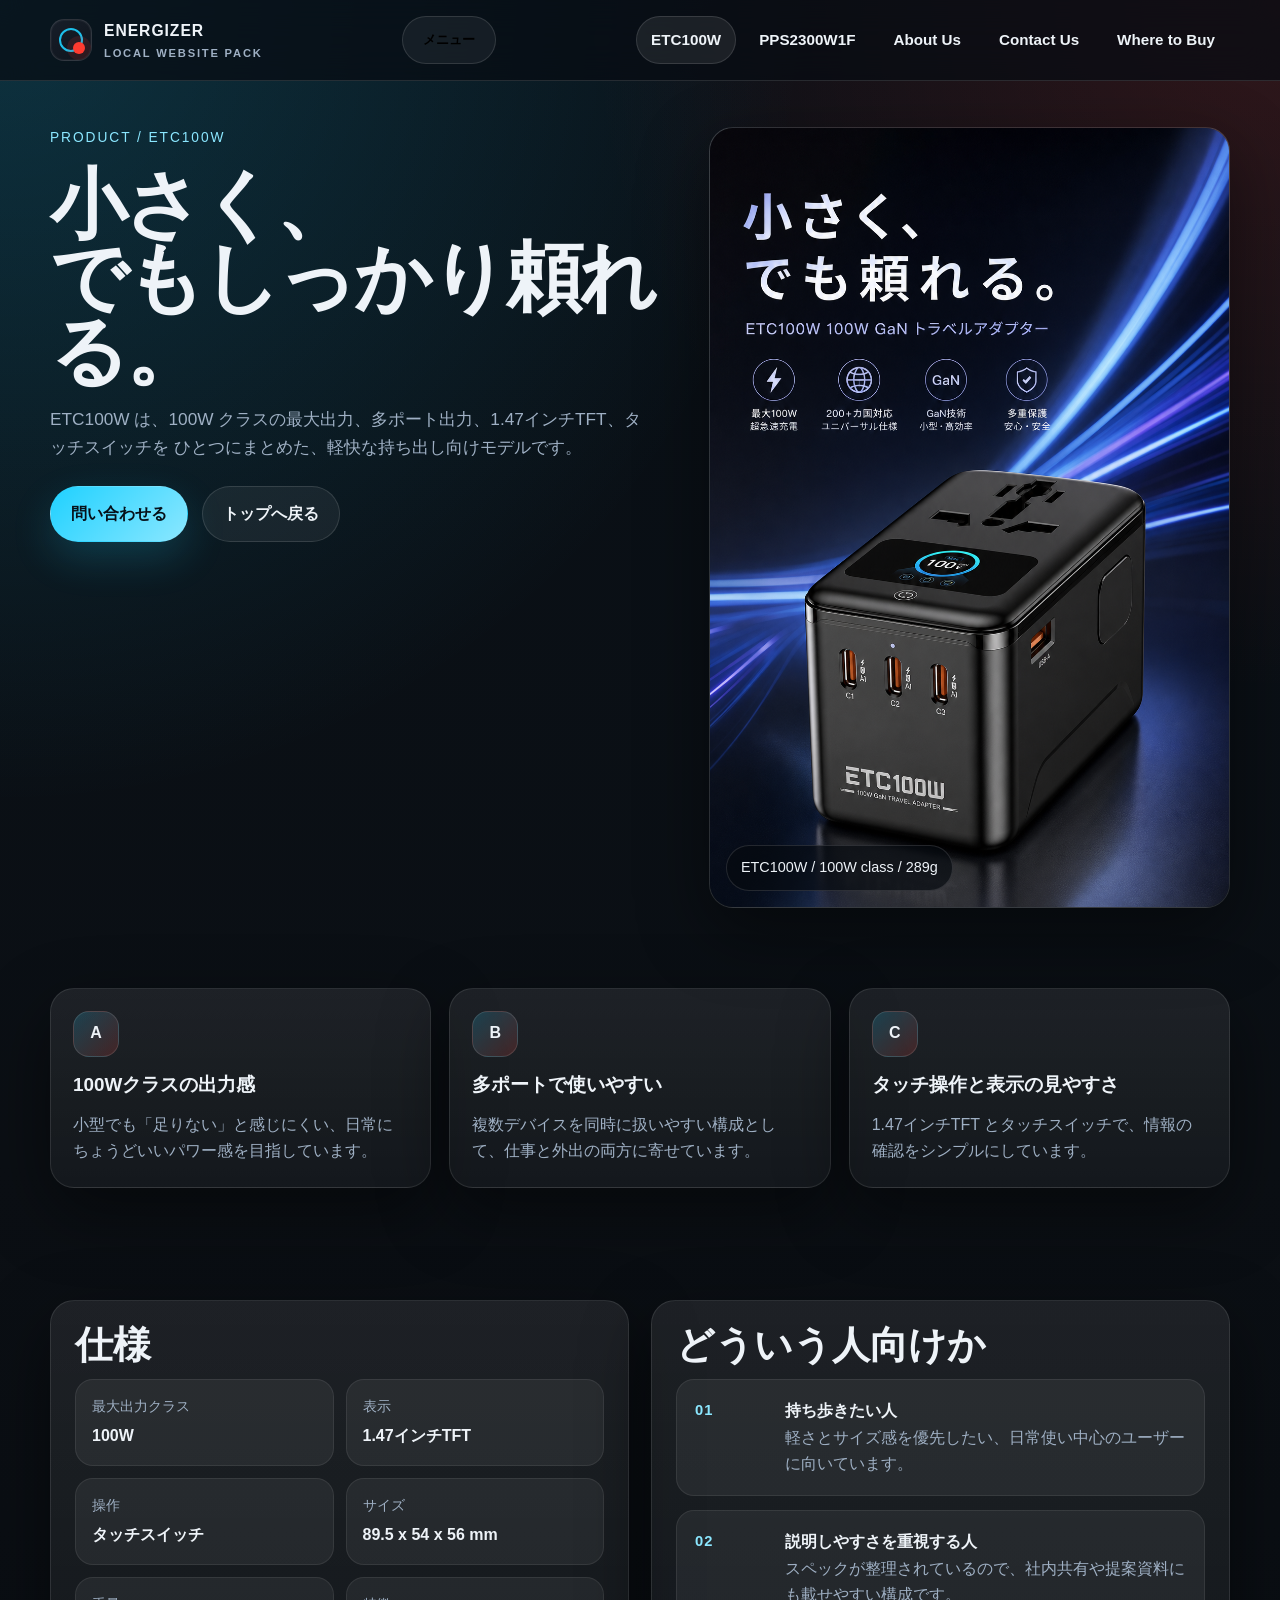
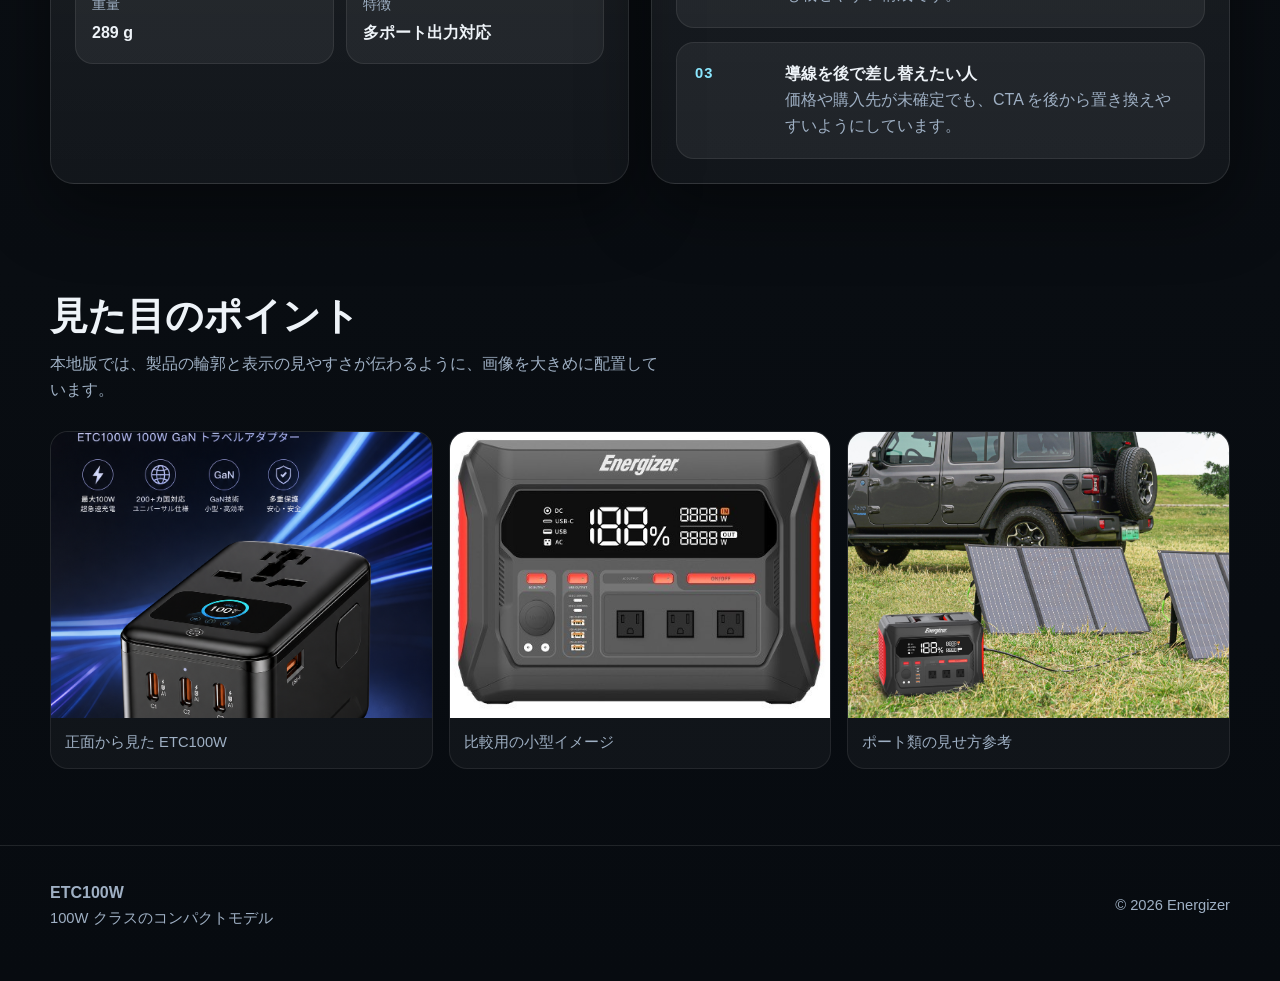
==== etc100w.html @ c9c5370b "Publish static site for GitHub Pages" ====
<!doctype html>
<html lang="ja">
<head>
  <meta charset="utf-8">
  <meta name="viewport" content="width=device-width, initial-scale=1">
  <meta name="description" content="ETC100W の製品紹介ページ。100Wクラス、多ポート、1.47インチTFT、タッチスイッチ。">
  <title>ETC100W | Energizer</title>
  <link rel="stylesheet" href="styles.css">
</head>
<body data-page="etc100w">
  <a class="skip-link" href="#main">本文へスキップ</a>
  <header class="topbar">
    <div class="topbar-inner">
      <a class="brand" href="index.html">
        <span class="brand-mark" aria-hidden="true"></span>
        <span class="brand-copy"><span>Energizer</span><span>Local Website Pack</span></span>
      </a>
      <button class="btn secondary nav-toggle" type="button" data-nav-toggle aria-expanded="false">メニュー</button>
      <nav class="nav" data-nav data-open="false" aria-label="メインナビゲーション">
        <a href="etc100w.html" data-nav-link="etc100w">ETC100W</a>
        <a href="pps2300w1f.html" data-nav-link="pps2300w1f">PPS2300W1F</a>
        <a href="about.html" data-nav-link="about">About Us</a>
        <a href="contact.html" data-nav-link="contact">Contact Us</a>
        <a href="where-to-buy.html" data-nav-link="buy">Where to Buy</a>
      </nav>
    </div>
  </header>

  <main id="main">
    <section class="page-hero">
      <div class="site-shell split">
        <div>
          <div class="crumb">PRODUCT / ETC100W</div>
          <h1>小さく、<br>でもしっかり頼れる。</h1>
          <p class="lead">
            ETC100W は、100W クラスの最大出力、多ポート出力、1.47インチTFT、タッチスイッチを
            ひとつにまとめた、軽快な持ち出し向けモデルです。
          </p>
          <div class="page-actions">
            <a class="btn primary" href="contact.html">問い合わせる</a>
            <a class="btn secondary" href="index.html">トップへ戻る</a>
          </div>
        </div>
        <div class="panel image-panel">
          <img src="assets/etc100w-jp.png" alt="ETC100W の製品イメージ">
          <div class="caption">ETC100W / 100W class / 289g</div>
        </div>
      </div>
    </section>

    <section class="section">
      <div class="site-shell">
        <div class="grid-3">
          <article class="panel feature">
            <div class="feature-icon">A</div>
            <h3>100Wクラスの出力感</h3>
            <p>小型でも「足りない」と感じにくい、日常にちょうどいいパワー感を目指しています。</p>
          </article>
          <article class="panel feature">
            <div class="feature-icon">B</div>
            <h3>多ポートで使いやすい</h3>
            <p>複数デバイスを同時に扱いやすい構成として、仕事と外出の両方に寄せています。</p>
          </article>
          <article class="panel feature">
            <div class="feature-icon">C</div>
            <h3>タッチ操作と表示の見やすさ</h3>
            <p>1.47インチTFT とタッチスイッチで、情報の確認をシンプルにしています。</p>
          </article>
        </div>
      </div>
    </section>

    <section class="section">
      <div class="site-shell grid-2">
        <div class="panel pad">
          <h2>仕様</h2>
          <div class="spec-list">
            <div class="spec"><span>最大出力クラス</span><strong>100W</strong></div>
            <div class="spec"><span>表示</span><strong>1.47インチTFT</strong></div>
            <div class="spec"><span>操作</span><strong>タッチスイッチ</strong></div>
            <div class="spec"><span>サイズ</span><strong>89.5 x 54 x 56 mm</strong></div>
            <div class="spec"><span>重量</span><strong>289 g</strong></div>
            <div class="spec"><span>特徴</span><strong>多ポート出力対応</strong></div>
          </div>
        </div>
        <div class="panel pad">
          <h2>どういう人向けか</h2>
          <div class="timeline">
            <div class="timeline-item">
              <b>01</b>
              <div>
                <strong>持ち歩きたい人</strong>
                <p>軽さとサイズ感を優先したい、日常使い中心のユーザーに向いています。</p>
              </div>
            </div>
            <div class="timeline-item">
              <b>02</b>
              <div>
                <strong>説明しやすさを重視する人</strong>
                <p>スペックが整理されているので、社内共有や提案資料にも載せやすい構成です。</p>
              </div>
            </div>
            <div class="timeline-item">
              <b>03</b>
              <div>
                <strong>導線を後で差し替えたい人</strong>
                <p>価格や購入先が未確定でも、CTA を後から置き換えやすいようにしています。</p>
              </div>
            </div>
          </div>
        </div>
      </div>
    </section>

    <section class="section">
      <div class="site-shell">
        <h2>見た目のポイント</h2>
        <p class="section-lead">本地版では、製品の輪郭と表示の見やすさが伝わるように、画像を大きめに配置しています。</p>
        <div class="gallery">
          <figure>
            <img src="assets/etc100w-jp.png" alt="ETC100W 正面">
            <figcaption>正面から見た ETC100W</figcaption>
          </figure>
          <figure>
            <img src="assets/pps-mini.jpg" alt="参考となるポータブル電源の小型画像">
            <figcaption>比較用の小型イメージ</figcaption>
          </figure>
          <figure>
            <img src="assets/pps-detail.jpg" alt="ポート類の参考画像">
            <figcaption>ポート類の見せ方参考</figcaption>
          </figure>
        </div>
      </div>
    </section>
  </main>

  <footer class="footer">
    <div class="site-shell footer-inner">
      <div>
        <strong>ETC100W</strong>
        <div class="small">100W クラスのコンパクトモデル</div>
      </div>
      <div class="small">© <span data-year></span> Energizer</div>
    </div>
  </footer>
  <script src="script.js"></script>
</body>
</html>
---- styles.css ----
:root {
  --bg: #0b0f14;
  --bg-soft: #111822;
  --panel: rgba(18, 25, 35, 0.82);
  --panel-strong: rgba(13, 18, 26, 0.96);
  --text: #eef3f8;
  --muted: #9fb0c4;
  --line: rgba(255, 255, 255, 0.12);
  --accent: #ff3b30;
  --accent-2: #1fd1ff;
  --accent-3: #8be7ff;
  --shadow: 0 24px 70px rgba(0, 0, 0, 0.45);
  --radius: 24px;
  --radius-sm: 16px;
  --max: 1180px;
}

* {
  box-sizing: border-box;
}

html {
  scroll-behavior: smooth;
}

body {
  margin: 0;
  color: var(--text);
  background:
    radial-gradient(circle at top left, rgba(31, 209, 255, 0.18), transparent 28%),
    radial-gradient(circle at top right, rgba(255, 59, 48, 0.16), transparent 24%),
    linear-gradient(180deg, #091017 0%, #0b0f14 45%, #070b10 100%);
  font-family: "Segoe UI", "Yu Gothic UI", "Hiragino Kaku Gothic ProN", "Meiryo", sans-serif;
  line-height: 1.65;
}

img {
  max-width: 100%;
  display: block;
}

a {
  color: inherit;
  text-decoration: none;
}

.skip-link {
  position: absolute;
  left: -999px;
  top: 12px;
  background: #fff;
  color: #000;
  padding: 12px 16px;
  border-radius: 999px;
  z-index: 1000;
}

.skip-link:focus {
  left: 12px;
}

.site-shell {
  width: min(var(--max), calc(100% - 40px));
  margin: 0 auto;
}

.topbar {
  position: sticky;
  top: 0;
  z-index: 50;
  backdrop-filter: blur(18px);
  background: rgba(8, 12, 18, 0.72);
  border-bottom: 1px solid var(--line);
}

.topbar-inner {
  width: min(var(--max), calc(100% - 40px));
  margin: 0 auto;
  display: flex;
  align-items: center;
  justify-content: space-between;
  gap: 20px;
  padding: 16px 0;
}

.brand {
  display: flex;
  align-items: center;
  gap: 12px;
  font-weight: 800;
  letter-spacing: 0.06em;
  text-transform: uppercase;
}

.brand-mark {
  width: 42px;
  height: 42px;
  border-radius: 14px;
  background: linear-gradient(145deg, #171e29, #0f141c);
  border: 1px solid rgba(255, 255, 255, 0.12);
  box-shadow: inset 0 0 0 1px rgba(255, 255, 255, 0.04);
  position: relative;
  overflow: hidden;
}

.brand-mark::before,
.brand-mark::after {
  content: "";
  position: absolute;
  border-radius: 999px;
}

.brand-mark::before {
  inset: 8px;
  border: 2px solid rgba(31, 209, 255, 0.9);
}

.brand-mark::after {
  width: 12px;
  height: 12px;
  right: 6px;
  bottom: 6px;
  background: var(--accent);
  box-shadow: 0 0 0 6px rgba(255, 59, 48, 0.12);
}

.brand-copy {
  display: grid;
}

.brand-copy span:first-child {
  font-size: 0.98rem;
}

.brand-copy span:last-child {
  font-size: 0.7rem;
  color: var(--muted);
  letter-spacing: 0.16em;
}

.nav {
  display: flex;
  flex-wrap: wrap;
  align-items: center;
  justify-content: flex-end;
  gap: 8px;
}

.nav a,
.nav button {
  appearance: none;
  border: 1px solid transparent;
  background: transparent;
  color: var(--text);
  padding: 10px 14px;
  border-radius: 999px;
  font-size: 0.95rem;
  font-weight: 650;
  cursor: pointer;
  transition: 0.2s ease;
}

.nav a:hover,
.nav button:hover,
.nav a[aria-current="page"] {
  background: rgba(255, 255, 255, 0.08);
  border-color: rgba(255, 255, 255, 0.12);
}

.nav-toggle {
  display: none;
}

.hero {
  position: relative;
  padding: 54px 0 28px;
}

.hero-grid {
  display: grid;
  grid-template-columns: minmax(0, 1.05fr) minmax(320px, 0.95fr);
  gap: 30px;
  align-items: center;
}

.eyebrow {
  display: inline-flex;
  align-items: center;
  gap: 10px;
  color: #d9e7f7;
  background: rgba(255, 255, 255, 0.06);
  border: 1px solid rgba(255, 255, 255, 0.12);
  padding: 8px 14px;
  border-radius: 999px;
  font-size: 0.84rem;
  letter-spacing: 0.12em;
  text-transform: uppercase;
}

.eyebrow::before {
  content: "";
  width: 8px;
  height: 8px;
  border-radius: 50%;
  background: linear-gradient(180deg, var(--accent-2), var(--accent));
  box-shadow: 0 0 0 6px rgba(31, 209, 255, 0.12);
}

.hero h1,
.page-hero h1 {
  margin: 18px 0 16px;
  font-size: clamp(2.6rem, 6vw, 5.4rem);
  line-height: 0.96;
  letter-spacing: -0.04em;
}

.hero p.lead,
.page-hero p.lead {
  margin: 0;
  max-width: 62ch;
  font-size: 1.08rem;
  color: var(--muted);
}

.hero-actions,
.page-actions {
  display: flex;
  flex-wrap: wrap;
  gap: 14px;
  margin-top: 24px;
}

.btn {
  display: inline-flex;
  align-items: center;
  justify-content: center;
  gap: 10px;
  padding: 14px 20px;
  border-radius: 999px;
  font-weight: 700;
  border: 1px solid transparent;
  transition: 0.2s ease;
}

.btn.primary {
  color: #061019;
  background: linear-gradient(135deg, var(--accent-2), var(--accent-3));
  box-shadow: 0 16px 40px rgba(31, 209, 255, 0.18);
}

.btn.primary:hover {
  transform: translateY(-1px);
}

.btn.secondary {
  background: rgba(255, 255, 255, 0.06);
  border-color: rgba(255, 255, 255, 0.12);
}

.hero-side {
  position: relative;
  min-height: 560px;
  display: grid;
  place-items: center;
}

.hero-orb {
  position: absolute;
  inset: 10% 10% 10% 16%;
  background:
    radial-gradient(circle at 30% 25%, rgba(31, 209, 255, 0.36), transparent 28%),
    radial-gradient(circle at 75% 40%, rgba(255, 59, 48, 0.28), transparent 25%),
    linear-gradient(160deg, rgba(255,255,255,0.14), rgba(255,255,255,0.03));
  filter: blur(0px);
  border-radius: 40px;
  transform: perspective(1000px) rotateY(-16deg) rotateX(6deg);
  border: 1px solid rgba(255, 255, 255, 0.08);
  box-shadow: var(--shadow);
  overflow: hidden;
}

.hero-orb::after {
  content: "";
  position: absolute;
  inset: 0;
  background: linear-gradient(120deg, rgba(255,255,255,0.12), transparent 45%);
}

.hero-image {
  position: relative;
  z-index: 1;
  width: min(100%, 590px);
  filter: drop-shadow(0 30px 60px rgba(0, 0, 0, 0.45));
}

.hero-card {
  margin-top: 22px;
  display: grid;
  grid-template-columns: repeat(3, minmax(0, 1fr));
  gap: 14px;
}

.stat {
  padding: 16px;
  border-radius: var(--radius-sm);
  background: rgba(255, 255, 255, 0.06);
  border: 1px solid rgba(255, 255, 255, 0.08);
}

.stat strong {
  display: block;
  font-size: 1.28rem;
  margin-bottom: 4px;
}

.stat span {
  color: var(--muted);
  font-size: 0.92rem;
}

.section {
  padding: 56px 0;
}

.section h2 {
  font-size: clamp(1.75rem, 3vw, 2.7rem);
  line-height: 1.06;
  margin: 0 0 14px;
}

.section .section-lead {
  max-width: 70ch;
  margin: 0 0 28px;
  color: var(--muted);
}

.grid-2 {
  display: grid;
  grid-template-columns: repeat(2, minmax(0, 1fr));
  gap: 22px;
}

.grid-3 {
  display: grid;
  grid-template-columns: repeat(3, minmax(0, 1fr));
  gap: 18px;
}

.panel {
  background: linear-gradient(180deg, rgba(255,255,255,0.08), rgba(255,255,255,0.04));
  border: 1px solid rgba(255,255,255,0.1);
  border-radius: var(--radius);
  box-shadow: var(--shadow);
  overflow: hidden;
}

.panel.pad {
  padding: 24px;
}

.feature {
  display: flex;
  flex-direction: column;
  gap: 12px;
  padding: 22px;
  min-height: 100%;
}

.feature-icon {
  width: 46px;
  height: 46px;
  border-radius: 16px;
  display: grid;
  place-items: center;
  background: linear-gradient(135deg, rgba(31, 209, 255, 0.2), rgba(255, 59, 48, 0.18));
  border: 1px solid rgba(255,255,255,0.12);
  font-weight: 800;
}

.feature h3 {
  margin: 0;
  font-size: 1.18rem;
}

.feature p {
  margin: 0;
  color: var(--muted);
}

.image-panel {
  position: relative;
  min-height: 320px;
  background: linear-gradient(180deg, rgba(255,255,255,0.09), rgba(255,255,255,0.03));
}

.image-panel img {
  width: 100%;
  height: 100%;
  object-fit: cover;
}

.image-panel .caption {
  position: absolute;
  left: 16px;
  bottom: 16px;
  padding: 10px 14px;
  border-radius: 999px;
  background: rgba(6, 10, 16, 0.7);
  border: 1px solid rgba(255,255,255,0.12);
  font-size: 0.9rem;
}

.spec-list {
  display: grid;
  grid-template-columns: repeat(2, minmax(0, 1fr));
  gap: 12px;
}

.spec {
  padding: 16px;
  border-radius: 18px;
  background: rgba(255,255,255,0.06);
  border: 1px solid rgba(255,255,255,0.08);
}

.spec span {
  display: block;
  color: var(--muted);
  font-size: 0.85rem;
  margin-bottom: 4px;
}

.spec strong {
  font-size: 1rem;
}

.timeline {
  display: grid;
  gap: 14px;
}

.timeline-item {
  display: grid;
  grid-template-columns: 74px 1fr;
  gap: 16px;
  padding: 18px;
  border-radius: 18px;
  background: rgba(255,255,255,0.06);
  border: 1px solid rgba(255,255,255,0.08);
}

.timeline-item b {
  color: var(--accent-3);
  font-size: 0.92rem;
  letter-spacing: 0.08em;
  text-transform: uppercase;
}

.timeline-item p {
  margin: 0;
  color: var(--muted);
}

.cards {
  display: grid;
  grid-template-columns: repeat(2, minmax(0, 1fr));
  gap: 18px;
}

.buy-card,
.contact-card {
  padding: 22px;
}

.pill-row {
  display: flex;
  flex-wrap: wrap;
  gap: 10px;
  margin-top: 14px;
}

.pill {
  padding: 8px 12px;
  border-radius: 999px;
  background: rgba(255,255,255,0.07);
  border: 1px solid rgba(255,255,255,0.1);
  color: var(--text);
  font-size: 0.88rem;
}

form {
  display: grid;
  gap: 14px;
}

label {
  display: grid;
  gap: 8px;
  font-size: 0.92rem;
  color: #dfeaf7;
}

input,
select,
textarea {
  width: 100%;
  border: 1px solid rgba(255,255,255,0.12);
  background: rgba(10, 14, 20, 0.82);
  color: var(--text);
  border-radius: 16px;
  padding: 14px 15px;
  font: inherit;
}

textarea {
  min-height: 140px;
  resize: vertical;
}

input::placeholder,
textarea::placeholder {
  color: #73879e;
}

.contact-grid {
  display: grid;
  grid-template-columns: 1fr 1fr;
  gap: 14px;
}

.footer {
  margin-top: 20px;
  padding: 34px 0 50px;
  border-top: 1px solid rgba(255,255,255,0.1);
  color: var(--muted);
}

.footer-inner {
  display: flex;
  flex-wrap: wrap;
  gap: 16px;
  align-items: center;
  justify-content: space-between;
}

.small {
  font-size: 0.92rem;
  color: var(--muted);
}

.gallery {
  display: grid;
  grid-template-columns: repeat(3, minmax(0, 1fr));
  gap: 16px;
}

.gallery figure {
  margin: 0;
  overflow: hidden;
  border-radius: 18px;
  border: 1px solid rgba(255,255,255,0.08);
  background: rgba(255,255,255,0.04);
}

.gallery img {
  width: 100%;
  aspect-ratio: 4 / 3;
  object-fit: cover;
}

.gallery figcaption {
  padding: 12px 14px 14px;
  color: var(--muted);
  font-size: 0.92rem;
}

.muted-box {
  padding: 18px;
  border-radius: 18px;
  border: 1px dashed rgba(255,255,255,0.15);
  background: rgba(255,255,255,0.03);
  color: var(--muted);
}

.page-hero {
  padding: 46px 0 24px;
}

.page-hero .crumb {
  color: var(--accent-3);
  font-size: 0.86rem;
  letter-spacing: 0.14em;
  text-transform: uppercase;
}

.split {
  display: grid;
  grid-template-columns: 1.1fr 0.9fr;
  gap: 22px;
  align-items: start;
}

.about-grid {
  display: grid;
  grid-template-columns: 1.1fr 0.9fr;
  gap: 22px;
}

.contact-note {
  padding: 18px;
  border-radius: 18px;
  background: linear-gradient(135deg, rgba(31, 209, 255, 0.16), rgba(255, 59, 48, 0.14));
  border: 1px solid rgba(255,255,255,0.12);
}

.subtle-link {
  color: var(--accent-3);
  font-weight: 700;
}

@media (max-width: 980px) {
  .hero-grid,
  .split,
  .about-grid,
  .grid-2,
  .grid-3,
  .cards,
  .gallery {
    grid-template-columns: 1fr;
  }

  .hero-side {
    min-height: 420px;
  }

  .topbar-inner {
    align-items: start;
  }

  .nav {
    display: none;
    width: 100%;
    padding-top: 8px;
  }

  .nav[data-open="true"] {
    display: flex;
  }

  .nav-toggle {
    display: inline-flex;
  }
}

@media (max-width: 640px) {
  .site-shell,
  .topbar-inner {
    width: min(var(--max), calc(100% - 24px));
  }

  .hero {
    padding-top: 34px;
  }

  .hero-card,
  .contact-grid,
  .spec-list {
    grid-template-columns: 1fr;
  }

  .timeline-item {
    grid-template-columns: 1fr;
    gap: 8px;
  }
}
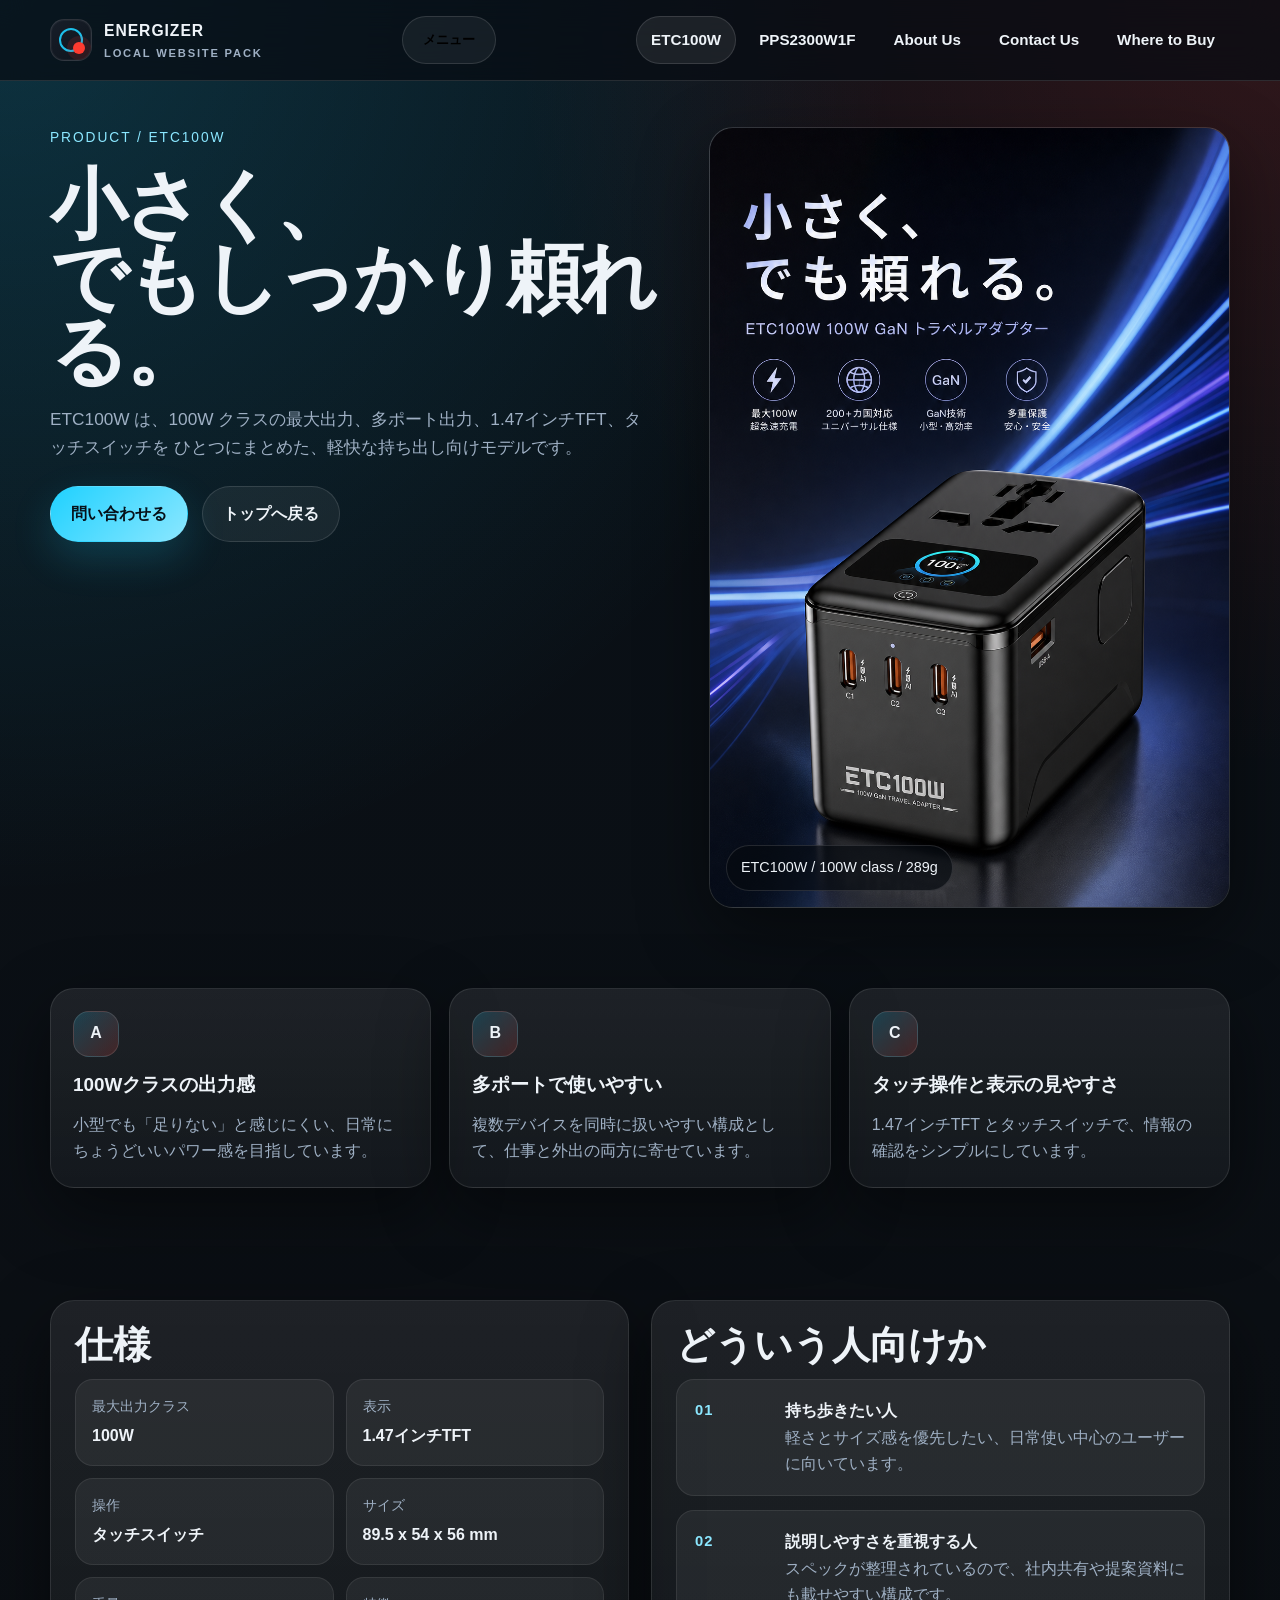
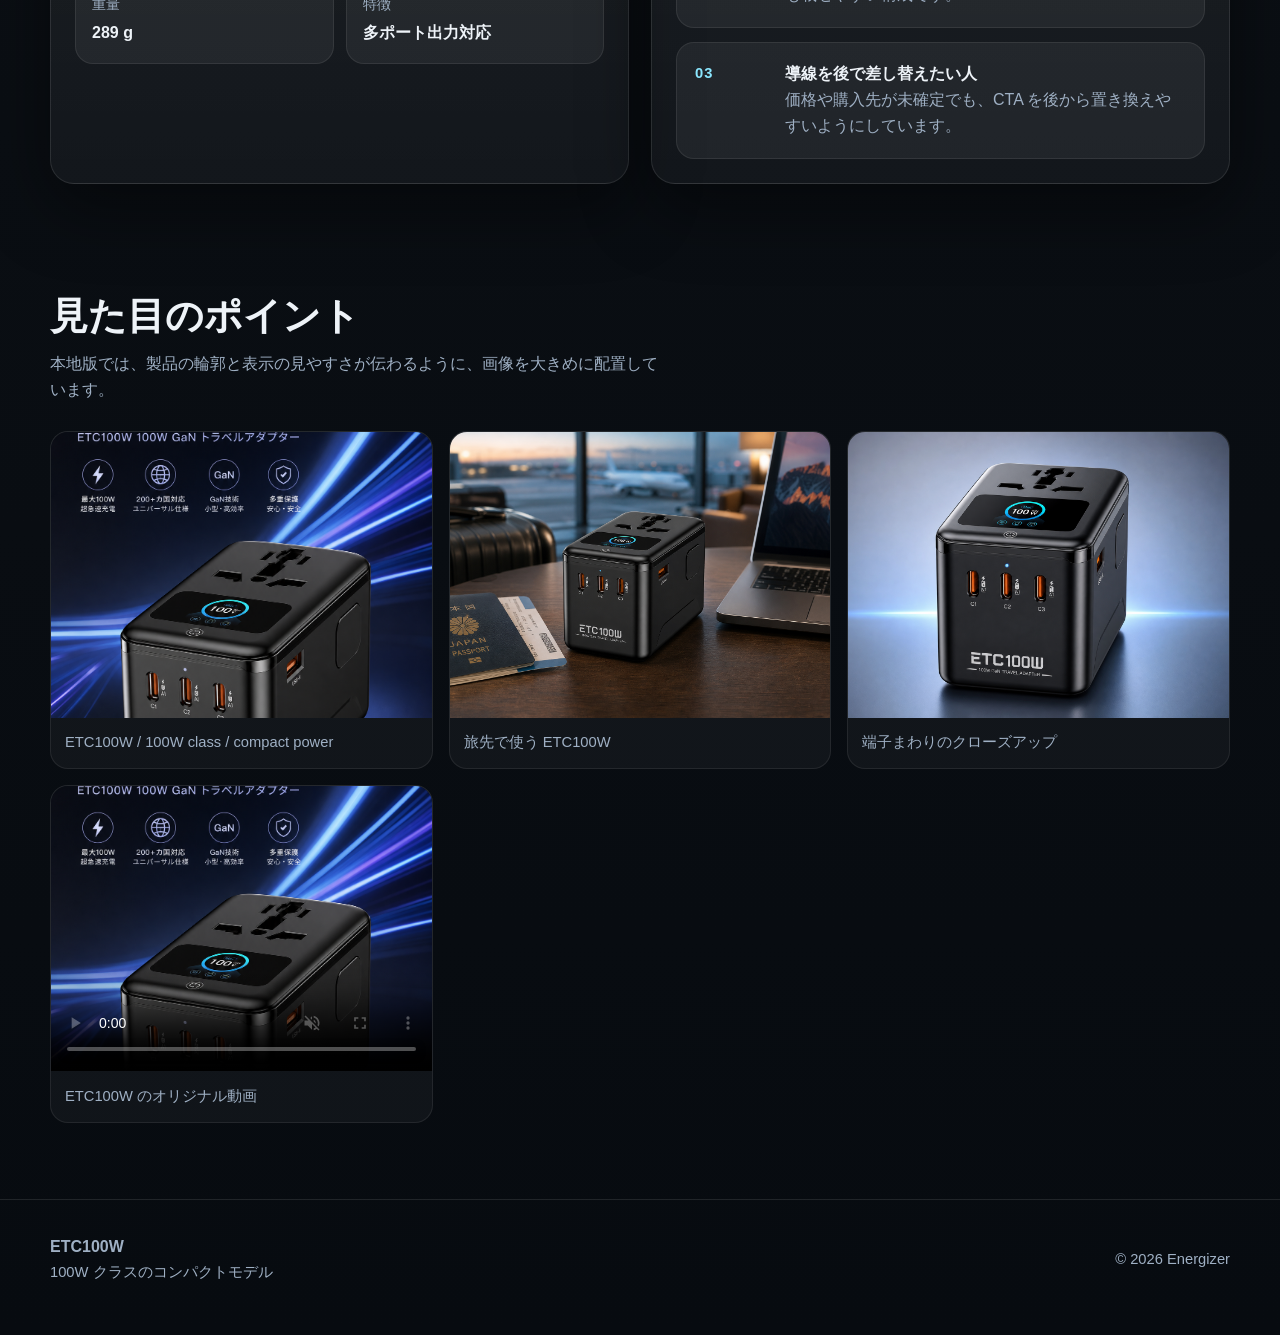
==== commit 89a0f8c3: "Refresh_product_imagery_and_video" ====
--- a/etc100w.html
+++ b/etc100w.html
@@ -118,16 +118,22 @@
         <p class="section-lead">本地版では、製品の輪郭と表示の見やすさが伝わるように、画像を大きめに配置しています。</p>
         <div class="gallery">
           <figure>
-            <img src="assets/etc100w-jp.png" alt="ETC100W 正面">
-            <figcaption>正面から見た ETC100W</figcaption>
+            <img src="assets/etc100w-jp.png" alt="ETC100W の製品イメージ">
+            <figcaption>ETC100W / 100W class / compact power</figcaption>
           </figure>
           <figure>
-            <img src="assets/pps-mini.jpg" alt="参考となるポータブル電源の小型画像">
-            <figcaption>比較用の小型イメージ</figcaption>
+            <img src="assets/etc100w-travel.jpg" alt="ETC100W の旅行利用イメージ">
+            <figcaption>旅先で使う ETC100W</figcaption>
           </figure>
           <figure>
-            <img src="assets/pps-detail.jpg" alt="ポート類の参考画像">
-            <figcaption>ポート類の見せ方参考</figcaption>
+            <img src="assets/etc100w-closeup.jpg" alt="ETC100W の端子クローズアップ">
+            <figcaption>端子まわりのクローズアップ</figcaption>
+          </figure>
+          <figure>
+            <video controls playsinline muted poster="assets/etc100w-jp.png">
+              <source src="assets/etc100w-original.mp4" type="video/mp4">
+            </video>
+            <figcaption>ETC100W のオリジナル動画</figcaption>
           </figure>
         </div>
       </div>
--- a/styles.css
+++ b/styles.css
@@ -568,6 +568,14 @@
   object-fit: cover;
 }
 
+.gallery video {
+  width: 100%;
+  aspect-ratio: 4 / 3;
+  object-fit: cover;
+  display: block;
+  background: #000;
+}
+
 .gallery figcaption {
   padding: 12px 14px 14px;
   color: var(--muted);
